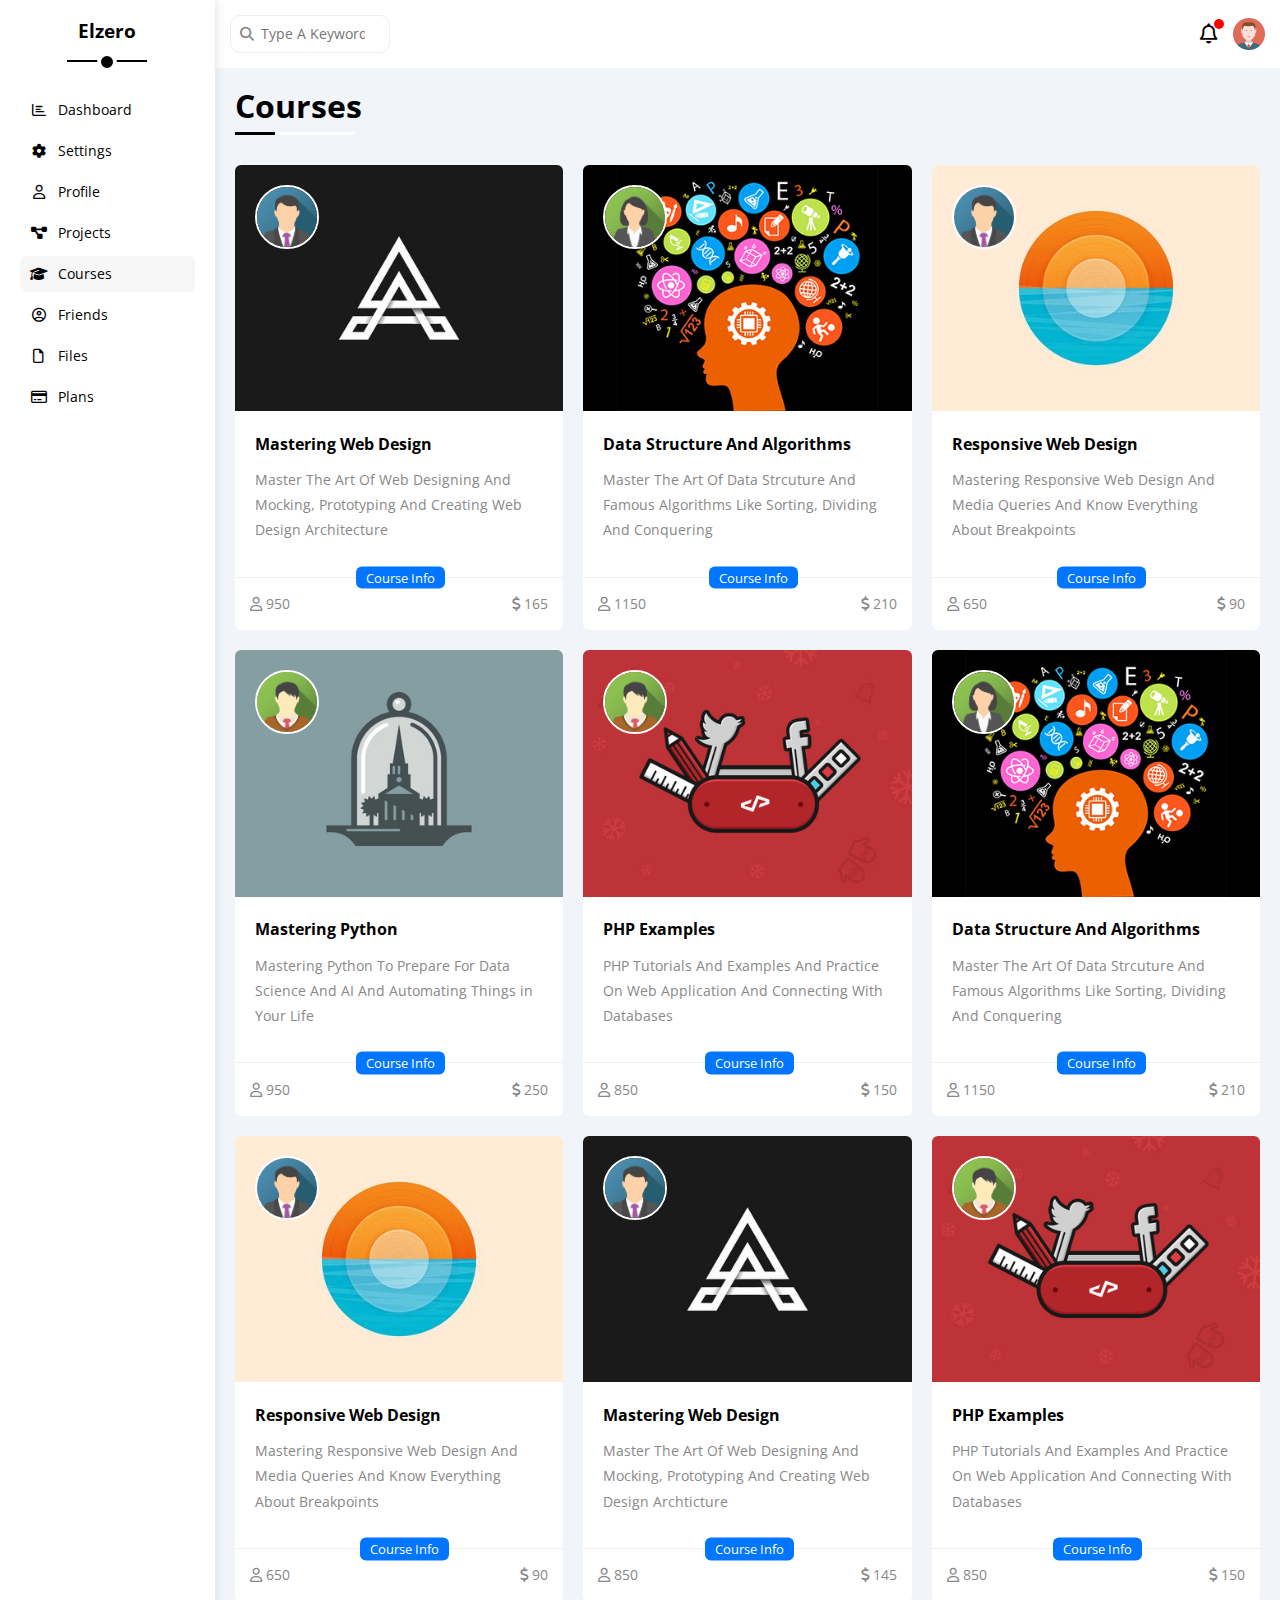
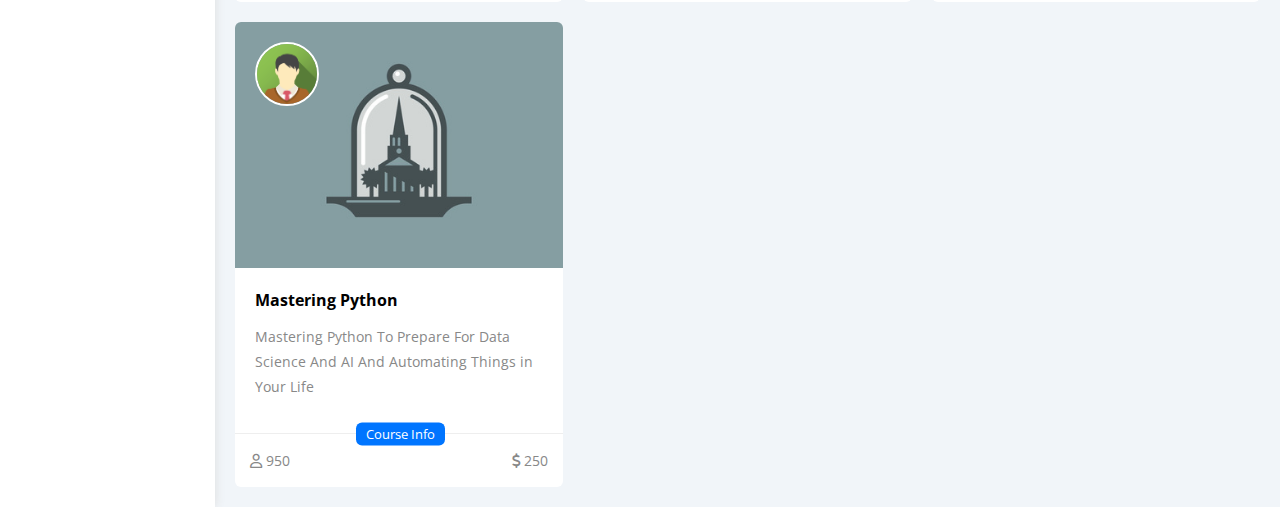
==== courses.html @ f8d2c5f2 "adding the project files" ====
<!DOCTYPE html>
<html lang="en">

<head>
  <meta charset="UTF-8">
  <meta http-equiv="X-UA-Compatible" content="IE=edge">
  <meta name="viewport" content="width=device-width, initial-scale=1.0">
  <!-- icons file -->
  <link rel="stylesheet" href="Css/all.min.css">
  <!-- normlaize file -->
  <link rel="stylesheet" href="Css/normlize.css">
  <!-- Framework -->
  <link rel="stylesheet" href="Css/framework.css">
  <!-- mine css files -->
  <link rel="stylesheet" href="Css/master.css">
  <!-- Google fonts -->
  <link rel="preconnect" href="https://fonts.googleapis.com">
  <link rel="preconnect" href="https://fonts.gstatic.com" crossorigin>
  <link
    href="https://fonts.googleapis.com/css2?family=Open+Sans:ital,wght@0,300;0,400;0,500;0,600;0,700;0,800;1,300;1,400;1,500;1,600;1,700;1,800&display=swap"
    rel="stylesheet">
  <title>courses</title>
</head>

<body>
  <!-- Start page -->
  <div class="page d-flex">
    <!-- Start sidebar -->
    <div class="sidebar bg-white p-20 p-relative">
      <h3 class="p-relative txt-c mt-0">Elzero</h3>
      <ul class="">
        <li>
          <a class="d-flex align-center fs-14 c-black rad-6 p-10" href="/dashboard.html">
            <i class="fa-regular fa-chart-bar fa-fw"></i>
            <span class="hide-mobile">dashboard</span>
          </a>
        </li>
        <li>
          <a class="d-flex align-center fs-14 c-black rad-6 p-10" href="/settings.html">
            <i class="fa-solid fa-gear fa-fw"></i>
            <span class="hide-mobile">settings</span>
          </a>
        </li>
        <li>
          <a class="d-flex align-center fs-14 c-black rad-6 p-10" href="/profile.html">
            <i class="fa-regular fa-user fa-fw"></i>
            <span class="hide-mobile">profile</span>
          </a>
        </li>
        <li>
          <a class="d-flex align-center fs-14 c-black rad-6 p-10" href="/projects.html">
            <i class="fa-solid fa-diagram-project fa-fw"></i></i>
            <span class="hide-mobile">projects</span>
          </a>
        </li>
        <li>
          <a class="active d-flex align-center fs-14 c-black rad-6 p-10" href="/courses.html">
            <i class="fa-solid fa-graduation-cap fa-fw"></i>
            <span class="hide-mobile">courses</span>
          </a>
        </li>
        <li>
          <a class="d-flex align-center fs-14 c-black rad-6 p-10" href="/friends.html">
            <i class="fa-regular fa-circle-user fa-fw"></i>
            <span class="hide-mobile">friends</span>
          </a>
        </li>
        <li>
          <a class="d-flex align-center fs-14 c-black rad-6 p-10" href="/files.html">
            <i class="fa-regular fa-file fa-fw"></i>
            <span class="hide-mobile">files</span>
          </a>
        </li>
        <li>
          <a class="d-flex align-center fs-14 c-black rad-6 p-10" href="/plans.html">
            <i class="fa-regular fa-credit-card fa-fw"></i>
            <span class="hide-mobile">plans</span>
          </a>
        </li>
      </ul>
    </div>
    <!-- End sidebar -->
    <!-- Startr mine continer -->
    <div class="mine-continer w-full">
      <!-- Start head -->
      <div class="head between-flex p-15 bg-white ">
        <div class="search p-relative" action="">
          <input class="p-10 border-1 rad-10 p-relative fs-14" type="search" placeholder="Type A Keyword">
        </div>
        <div class="icons d-flex align-center">
          <div class="bell p-relative">
            <i class="fa-regular fa-bell p-relative fa-lg"></i>
          </div>
          <img src="/images/dashborder/head/avatar.png" alt="">
        </div>
      </div>
      <!-- End head  -->
      <!-- Start title -->
      <h1 class="p-relative">Courses</h1>
      <!-- End title -->
      <!-- Start Courses -->
      <div class="courses-content mr-20 ml-20 mb-20 d-flex gap-20 f-wrap">
        <div class="course bg-white rad-6 p-relative over-hidden">
          <div class="images">
            <img src="/images/projects/team-01.png" alt="" class="avatar p-absolute">
            <img src="/images/courses/course-01.jpg" alt="">
          </div>
          <div class="text p-20">
            <h4 class="m-0">Mastering Web Design</h4>
            <p class="c-grey fs-14">Master The Art Of Web Designing And Mocking, Prototyping And Creating Web Design
              Architecture</p>
          </div>
          <div class="data between-flex c-grey p-15">
            <div class="watch fs-14">
              <i class="fa-regular fa-user"></i>
              <span>950</span>
            </div>
            <div class="course-info btn-shape bg-blue fs-13 w-fit c-white">Course Info</div>
            <div class="cost fs-14">
              <i class="fa-solid fa-dollar-sign"></i>
              <span>165</span>
            </div>
          </div>
        </div>
        <div class="course bg-white rad-6 p-relative over-hidden">
          <div class="images">
            <img src="/images/projects/team-02.png" alt="" class="avatar p-absolute">
            <img src="/images/courses/course-02.jpg" alt="">
          </div>
          <div class="text p-20">
            <h4 class="m-0">Data Structure And Algorithms</h4>
            <p class="c-grey fs-14">Master The Art Of Data Strcuture And Famous Algorithms Like Sorting, Dividing And
              Conquering</p>
          </div>
          <div class="data between-flex c-grey p-15">
            <div class="watch fs-14">
              <i class="fa-regular fa-user"></i>
              <span>1150</span>
            </div>
            <div class="course-info btn-shape bg-blue fs-13 w-fit c-white">Course Info</div>
            <div class="cost fs-14">
              <i class="fa-solid fa-dollar-sign"></i>
              <span>210</span>
            </div>
          </div>
        </div>
        <div class="course bg-white rad-6 p-relative over-hidden">
          <div class="images">
            <img src="/images/projects/team-01.png" alt="" class="avatar p-absolute">
            <img src="/images/courses/course-03.jpg" alt="">
          </div>
          <div class="text p-20">
            <h4 class="m-0">Responsive Web Design</h4>
            <p class="c-grey fs-14">Mastering Responsive Web Design And Media Queries And Know Everything About
              Breakpoints</p>
          </div>
          <div class="data between-flex c-grey p-15">
            <div class="watch fs-14">
              <i class="fa-regular fa-user"></i>
              <span>650</span>
            </div>
            <div class="course-info btn-shape bg-blue fs-13 w-fit c-white">Course Info</div>
            <div class="cost fs-14">
              <i class="fa-solid fa-dollar-sign"></i>
              <span>90</span>
            </div>
          </div>
        </div>
        <div class="course bg-white rad-6 p-relative over-hidden">
          <div class="images">
            <img src="/images/projects/team-03.png" alt="" class="avatar p-absolute">
            <img src="/images/courses/course-04.jpg" alt="">
          </div>
          <div class="text p-20">
            <h4 class="m-0">Mastering Python</h4>
            <p class="c-grey fs-14">Mastering Python To Prepare For Data Science And AI And Automating Things in Your
              Life</p>
          </div>
          <div class="data between-flex c-grey p-15">
            <div class="watch fs-14">
              <i class="fa-regular fa-user"></i>
              <span>950</span>
            </div>
            <div class="course-info btn-shape bg-blue fs-13 w-fit c-white">Course Info</div>
            <div class="cost fs-14">
              <i class="fa-solid fa-dollar-sign"></i>
              <span>250</span>
            </div>
          </div>
        </div>
        <div class="course bg-white rad-6 p-relative over-hidden">
          <div class="images">
            <img src="/images/projects/team-03.png" alt="" class="avatar p-absolute">
            <img src="/images/courses/course-05.jpg" alt="">
          </div>
          <div class="text p-20">
            <h4 class="m-0">PHP Examples</h4>
            <p class="c-grey fs-14">PHP Tutorials And Examples And Practice On Web Application And Connecting With
              Databases</p>
          </div>
          <div class="data between-flex c-grey p-15">
            <div class="watch fs-14">
              <i class="fa-regular fa-user"></i>
              <span>850</span>
            </div>
            <div class="course-info btn-shape bg-blue fs-13 w-fit c-white">Course Info</div>
            <div class="cost fs-14">
              <i class="fa-solid fa-dollar-sign"></i>
              <span>150</span>
            </div>
          </div>
        </div>
        <div class="course bg-white rad-6 p-relative over-hidden">
          <div class="images">
            <img src="/images/projects/team-02.png" alt="" class="avatar p-absolute">
            <img src="/images/courses/course-02.jpg" alt="">
          </div>
          <div class="text p-20">
            <h4 class="m-0">Data Structure And Algorithms</h4>
            <p class="c-grey fs-14">Master The Art Of Data Strcuture And Famous Algorithms Like Sorting, Dividing And
              Conquering</p>
          </div>
          <div class="data between-flex c-grey p-15">
            <div class="watch fs-14">
              <i class="fa-regular fa-user"></i>
              <span>1150</span>
            </div>
            <div class="course-info btn-shape bg-blue fs-13 w-fit c-white">Course Info</div>
            <div class="cost fs-14">
              <i class="fa-solid fa-dollar-sign"></i>
              <span>210</span>
            </div>
          </div>
        </div>
        <div class="course bg-white rad-6 p-relative over-hidden">
          <div class="images">
            <img src="/images/projects/team-01.png" alt="" class="avatar p-absolute">
            <img src="/images/courses/course-03.jpg" alt="">
          </div>
          <div class="text p-20">
            <h4 class="m-0">Responsive Web Design</h4>
            <p class="c-grey fs-14">Mastering Responsive Web Design And Media Queries And Know Everything About
              Breakpoints</p>
          </div>
          <div class="data between-flex c-grey p-15">
            <div class="watch fs-14">
              <i class="fa-regular fa-user"></i>
              <span>650</span>
            </div>
            <div class="course-info btn-shape bg-blue fs-13 w-fit c-white">Course Info</div>
            <div class="cost fs-14">
              <i class="fa-solid fa-dollar-sign"></i>
              <span>90</span>
            </div>
          </div>
        </div>
        <div class="course bg-white rad-6 p-relative over-hidden">
          <div class="images">
            <img src="/images/projects/team-01.png" alt="" class="avatar p-absolute">
            <img src="/images/courses/course-01.jpg" alt="">
          </div>
          <div class="text p-20">
            <h4 class="m-0">Mastering Web Design</h4>
            <p class="c-grey fs-14">Master The Art Of Web Designing And Mocking, Prototyping And Creating Web Design
              Archticture</p>
          </div>
          <div class="data between-flex c-grey p-15">
            <div class="watch fs-14">
              <i class="fa-regular fa-user"></i>
              <span>850</span>
            </div>
            <div class="course-info btn-shape bg-blue fs-13 w-fit c-white">Course Info</div>
            <div class="cost fs-14">
              <i class="fa-solid fa-dollar-sign"></i>
              <span>145</span>
            </div>
          </div>
        </div>
        <div class="course bg-white rad-6 p-relative over-hidden">
          <div class="images">
            <img src="/images/projects/team-03.png" alt="" class="avatar p-absolute">
            <img src="/images/courses/course-05.jpg" alt="">
          </div>
          <div class="text p-20">
            <h4 class="m-0">PHP Examples</h4>
            <p class="c-grey fs-14">PHP Tutorials And Examples And Practice On Web Application And Connecting With
              Databases</p>
          </div>
          <div class="data between-flex c-grey p-15">
            <div class="watch fs-14">
              <i class="fa-regular fa-user"></i>
              <span>850</span>
            </div>
            <div class="course-info btn-shape bg-blue fs-13 w-fit c-white">Course Info</div>
            <div class="cost fs-14">
              <i class="fa-solid fa-dollar-sign"></i>
              <span>150</span>
            </div>
          </div>
        </div>
        <div class="course bg-white rad-6 p-relative over-hidden">
          <div class="images">
            <img src="/images/projects/team-03.png" alt="" class="avatar p-absolute">
            <img src="/images/courses/course-04.jpg" alt="">
          </div>
          <div class="text p-20">
            <h4 class="m-0">Mastering Python</h4>
            <p class="c-grey fs-14">Mastering Python To Prepare For Data Science And AI And Automating Things in Your
              Life</p>
          </div>
          <div class="data between-flex c-grey p-15">
            <div class="watch fs-14">
              <i class="fa-regular fa-user"></i>
              <span>950</span>
            </div>
            <div class="course-info btn-shape bg-blue fs-13 w-fit c-white">Course Info</div>
            <div class="cost fs-14">
              <i class="fa-solid fa-dollar-sign"></i>
              <span>250</span>
            </div>
          </div>
        </div>
      </div>
      <!-- End Courses -->
    </div>
    <!-- End mine continer -->
  </div>
  <!-- End page -->
</body>

</html>
---- Css/normlize.css ----
/*! normalize.css v8.0.1 | MIT License | github.com/necolas/normalize.css */

/* Document
   ========================================================================== */

/**
 * 1. Correct the line height in all browsers.
 * 2. Prevent adjustments of font size after orientation changes in iOS.
 */

html {
  line-height: 1.15;
  /* 1 */
  -webkit-text-size-adjust: 100%;
  /* 2 */
}

/* Sections
   ========================================================================== */

/**
 * Remove the margin in all browsers.
 */

body {
  margin: 0;
}

/**
 * Render the `main` element consistently in IE.
 */

main {
  display: block;
}

/**
 * Correct the font size and margin on `h1` elements within `section` and
 * `article` contexts in Chrome, Firefox, and Safari.
 */

h1 {
  font-size: 2em;
  margin: 0.67em 0;
}

/* Grouping content
   ========================================================================== */

/**
 * 1. Add the correct box sizing in Firefox.
 * 2. Show the overflow in Edge and IE.
 */

hr {
  box-sizing: content-box;
  /* 1 */
  height: 0;
  /* 1 */
  overflow: visible;
  /* 2 */
}

/**
 * 1. Correct the inheritance and scaling of font size in all browsers.
 * 2. Correct the odd `em` font sizing in all browsers.
 */

pre {
  font-family: monospace, monospace;
  /* 1 */
  font-size: 1em;
  /* 2 */
}

/* Text-level semantics
   ========================================================================== */

/**
 * Remove the gray background on active links in IE 10.
 */

a {
  background-color: transparent;
}

/**
 * 1. Remove the bottom border in Chrome 57-
 * 2. Add the correct text decoration in Chrome, Edge, IE, Opera, and Safari.
 */

abbr[title] {
  border-bottom: none;
  /* 1 */
  text-decoration: underline;
  /* 2 */
  text-decoration: underline dotted;
  /* 2 */
}

/**
 * Add the correct font weight in Chrome, Edge, and Safari.
 */

b,
strong {
  font-weight: bolder;
}

/**
 * 1. Correct the inheritance and scaling of font size in all browsers.
 * 2. Correct the odd `em` font sizing in all browsers.
 */

code,
kbd,
samp {
  font-family: monospace, monospace;
  /* 1 */
  font-size: 1em;
  /* 2 */
}

/**
 * Add the correct font size in all browsers.
 */

small {
  font-size: 80%;
}

/**
 * Prevent `sub` and `sup` elements from affecting the line height in
 * all browsers.
 */

sub,
sup {
  font-size: 75%;
  line-height: 0;
  position: relative;
  vertical-align: baseline;
}

sub {
  bottom: -0.25em;
}

sup {
  top: -0.5em;
}

/* Embedded content
   ========================================================================== */

/**
 * Remove the border on images inside links in IE 10.
 */

img {
  border-style: none;
}

/* Forms
   ========================================================================== */

/**
 * 1. Change the font styles in all browsers.
 * 2. Remove the margin in Firefox and Safari.
 */

button,
input,
optgroup,
select,
textarea {
  font-family: inherit;
  /* 1 */
  font-size: 100%;
  /* 1 */
  line-height: 1.15;
  /* 1 */
  margin: 0;
  /* 2 */
}

/**
 * Show the overflow in IE.
 * 1. Show the overflow in Edge.
 */

button,
input {
  /* 1 */
  overflow: visible;
}

/**
 * Remove the inheritance of text transform in Edge, Firefox, and IE.
 * 1. Remove the inheritance of text transform in Firefox.
 */

button,
select {
  /* 1 */
  text-transform: none;
}

/**
 * Correct the inability to style clickable types in iOS and Safari.
 */

button,
[type="button"],
[type="reset"],
[type="submit"] {
  -webkit-appearance: button;
}

/**
 * Remove the inner border and padding in Firefox.
 */

button::-moz-focus-inner,
[type="button"]::-moz-focus-inner,
[type="reset"]::-moz-focus-inner,
[type="submit"]::-moz-focus-inner {
  border-style: none;
  padding: 0;
}

/**
 * Restore the focus styles unset by the previous rule.
 */

button:-moz-focusring,
[type="button"]:-moz-focusring,
[type="reset"]:-moz-focusring,
[type="submit"]:-moz-focusring {
  outline: 1px dotted ButtonText;
}

/**
 * Correct the padding in Firefox.
 */

fieldset {
  padding: 0.35em 0.75em 0.625em;
}

/**
 * 1. Correct the text wrapping in Edge and IE.
 * 2. Correct the color inheritance from `fieldset` elements in IE.
 * 3. Remove the padding so developers are not caught out when they zero out
 *    `fieldset` elements in all browsers.
 */

legend {
  box-sizing: border-box;
  /* 1 */
  color: inherit;
  /* 2 */
  display: table;
  /* 1 */
  max-width: 100%;
  /* 1 */
  padding: 0;
  /* 3 */
  white-space: normal;
  /* 1 */
}

/**
 * Add the correct vertical alignment in Chrome, Firefox, and Opera.
 */

progress {
  vertical-align: baseline;
}

/**
 * Remove the default vertical scrollbar in IE 10+.
 */

textarea {
  overflow: auto;
}

/**
 * 1. Add the correct box sizing in IE 10.
 * 2. Remove the padding in IE 10.
 */

[type="checkbox"],
[type="radio"] {
  box-sizing: border-box;
  /* 1 */
  padding: 0;
  /* 2 */
}

/**
 * Correct the cursor style of increment and decrement buttons in Chrome.
 */

[type="number"]::-webkit-inner-spin-button,
[type="number"]::-webkit-outer-spin-button {
  height: auto;
}

/**
 * 1. Correct the odd appearance in Chrome and Safari.
 * 2. Correct the outline style in Safari.
 */

[type="search"] {
  -webkit-appearance: textfield;
  /* 1 */
  outline-offset: -2px;
  /* 2 */
}

/**
 * Remove the inner padding in Chrome and Safari on macOS.
 */

[type="search"]::-webkit-search-decoration {
  -webkit-appearance: none;
}

/**
 * 1. Correct the inability to style clickable types in iOS and Safari.
 * 2. Change font properties to `inherit` in Safari.
 */

::-webkit-file-upload-button {
  -webkit-appearance: button;
  /* 1 */
  font: inherit;
  /* 2 */
}

/* Interactive
   ========================================================================== */

/*
 * Add the correct display in Edge, IE 10+, and Firefox.
 */

details {
  display: block;
}

/*
 * Add the correct display in all browsers.
 */

summary {
  display: list-item;
}

/* Misc
   ========================================================================== */

/**
 * Add the correct display in IE 10+.
 */

template {
  display: none;
}

/**
 * Add the correct display in IE 10.
 */

[hidden] {
  display: none;
}
---- Css/framework.css ----
/* Start varibales */
:root {
  --blue-color: #0075ff;
  --blue-alt-color: #0d69d5;
  --orange-color: #f59e0b;
  --green-color: #22c55e;
  --red-color: #f44336;
  --grey-color: #888;
}

/* End varibales */
/* Start Box */

.d-block {
  display: block;
}

.d-flex {
  display: flex;
}

.d-grid {
  display: grid;
}

@media (max-width:767px) {
  .mobile-block {
    display: block;
  }
}

.align-center {
  align-items: center;
}

.j-center {
  justify-content: center;
}

.s-between {
  justify-content: space-between;
}

.s-around {
  justify-content: space-around;
}

.f-wrap {
  flex-wrap: wrap;
}

/* End Box */
/* Start padding + margin + gap */
.p-5 {
  padding: 5px;
}

.p-10 {
  padding: 10px;
}

.p-15 {
  padding: 15px;
}

.p-20 {
  padding: 20px;
}

.pt-10 {
  padding-top: 10px;
}

.pt-15 {
  padding-top: 15px;
}

.pt-20 {
  padding-top: 20px;
}

.pr-10 {
  padding-right: 10px;
}

.pr-15 {
  padding-right: 15px;
}

.pr-20 {
  padding-right: 20px;
}

.pb-10 {
  padding-bottom: 10px;
}

.pb-15 {
  padding-bottom: 15px;
}

.pb-20 {
  padding-bottom: 20px;
}

.pl-10 {
  padding-left: 10px;
}

.pl-20 {
  padding-left: 20px;
}

.m-0 {
  margin: 0;
}

.m-20 {
  margin: 20px;
}

.mt-0 {
  margin-top: 0;
}

.mt-5 {
  margin-top: 5px;
}

.mt-10 {
  margin-top: 10px;
}

.mt-15 {
  margin-top: 15px;
}

.mt-20 {
  margin-top: 20px;
}

.mt-25 {
  margin-top: 25px;
}

.mr-5 {
  margin-right: 5px;
}

.mr-10 {
  margin-right: 10px;
}

.mr-15 {
  margin-right: 15px;
}

.mr-20 {
  margin-right: 20px;
}

.mb-0 {
  margin-bottom: 0px;
}

.mb-5 {
  margin-bottom: 5px;
}

.mb-10 {
  margin-bottom: 10px;
}

.mb-15 {
  margin-bottom: 15px;
}

.mb-20 {
  margin-bottom: 20px;
}

.ml-20 {
  margin-left: 20px;
}

.gap-20 {
  gap: 20px;
}

/* End padding + margin */
/* Start color */

.bg-white {
  background-color: white;
}

.bg-grey {
  background-color: var(--grey-color);
}

.bg-eee {
  background-color: #eee;
}

.bg-blue {
  background-color: var(--blue-color);
}

.bg-orange {
  background-color: var(--orange-color);
}

.bg-green {
  background-color: var(--green-color);
}

.bg-red {
  background-color: var(--red-color);
}

.c-black {
  color: black;
}

.c-white {
  color: white;
}

.c-blue {
  color: var(--blue-color);
}

.c-grey {
  color: var(--grey-color);
}

.c-orange {
  color: var(--orange-color);
}

.c-green {
  color: var(--green-color);
}

.c-red {
  color: red;
}

/* End color */
/* Start Position */

.p-relative {
  position: relative;
}

.p-absolute {
  position: absolute;
}

/* End Position */
/* Start font */

.txt-c {
  text-align: center;
}

.fs-14 {
  font-size: 14px;
}

.fs-13 {
  font-size: 13px;
}

.fs-15 {
  font-size: 15px;
}

.fs-16 {
  font-size: 16px;
}

.fs-25 {
  font-size: 25px;
}

.weight-n {
  font-weight: normal;
}

.fw-bold {
  font-weight: bold;
}

/* End font */
/* Start border */

.rad-6 {
  border-radius: 6px;
  -webkit-border-radius: 6px;
  -moz-border-radius: 6px;
  -ms-border-radius: 6px;
  -o-border-radius: 6px;
}

.rad-10 {
  border-radius: 10px;
  -webkit-border-radius: 10px;
  -moz-border-radius: 10px;
  -ms-border-radius: 10px;
  -o-border-radius: 10px;
}

.rad-50 {
  border-radius: 50%;
  -webkit-border-radius: 50%;
  -moz-border-radius: 50%;
  -ms-border-radius: 50%;
  -o-border-radius: 50%;
}

.border-1 {
  border: solid 1px #eee;
}

.border-1-b {
  border-bottom: solid 1px #eee;
}

.border-1-t {
  border-top: solid 1px #eee;
}

.border-0 {
  border: none;
}

/* End border */
/* Start Size */

.w-full {
  width: 100%;
}

.w-fit {
  width: fit-content;
}

.h-full {
  height: 100%;
}

.w-100 {
  width: 100px;
}

.h-100 {
  height: 100px;
}

.over-hidden {
  overflow: hidden;
}

/* End Size */
/* Start Components */

.between-flex {
  display: flex;
  align-items: center;
  justify-content: space-between;
}

.center-flex {
  display: flex;
  align-items: center;
  justify-content: center;
}

.btn-shape {
  padding: 4px 10px;
  border-radius: 6px;
  -webkit-border-radius: 6px;
  -moz-border-radius: 6px;
  -ms-border-radius: 6px;
  -o-border-radius: 6px;
}

/* Start Components */
/* Start mobile classes */
@media (max-width:767px) {
  .hide-mobile {
    display: none;
  }
}

@media (max-width:767px) {
  .center-mobile {
    text-align: center;
  }
}

@media (max-width:767px) {
  .block-mobile {
    display: block;
  }
}

/* End mobile classes */
---- Css/master.css ----
/* Start varibales */
:root {
  --blue-color: #0075ff;
  --blue-alt-color: #0d69d5;
  --orange-color: #f59e0b;
  --green-color: #22c55e;
  --red-color: #f44336;
  --grey-color: #888;
  --mine-transitioin: 0.3s;
  --fa-style-family-classic: "Font Awesome 5 Free";
}

/* End varibales */
/* Start Glouble rules */
* {
  -webkit-box-sizing: border-box;
  -moz-box-sizing: border-box;
  box-sizing: border-box;
}

html {
  scroll-behavior: smooth;
}

body {
  font-family: "Open Sans", sans-serif;
  margin: 0;
}

*:focus {
  outline: none;
}

a {
  text-decoration: none;
}

ul {
  list-style: none;
  padding: 0;
}

::-webkit-scrollbar {
  width: 15px;
}

::-webkit-scrollbar-track {
  background-color: white;
}

::-webkit-scrollbar-thumb {
  width: 15px;
  background-color: var(--blue-color);
}

::-webkit-scrollbar-thumb:hover {
  background-color: var(--blue-alt-color);
}

.page {
  background-color: #f1f5f9;
  min-height: 100vh;
}

.mine-continer {
  overflow: hidden;
}

/* End Glouble rules */
/* Start Sidebar */

.sidebar {
  width: 250px;
  box-shadow: 0 0 10px #DDD;
}

.sidebar>h3 {
  position: relative;
  margin-bottom: 50px;
}

.sidebar>h3::before,
.sidebar>h3::after {
  position: absolute;
  content: "";
  background-color: black;
  left: 50%;
  transform: translateX(-50%);
  -webkit-transform: translateX(-50%);
  -moz-transform: translateX(-50%);
  -ms-transform: translateX(-50%);
  -o-transform: translateX(-50%);
  bottom: -20px;
}

.sidebar>h3::before {
  width: 80px;
  height: 2px;
}

.sidebar>h3::after {
  width: 12px;
  height: 12px;
  border: white solid 4px;
  transform: translate(-50%, 50%);
  -webkit-transform: translate(-50%, 50%);
  -moz-transform: translate(-50%, 50%);
  -ms-transform: translate(-50%, 50%);
  -o-transform: translate(-50%, 50%);
  border-radius: 50%;
  -webkit-border-radius: 50%;
  -moz-border-radius: 50%;
  -ms-border-radius: 50%;
  -o-border-radius: 50%;

}

.sidebar ul li a {
  transition: 0.3s;
  -webkit-transition: 0.3s;
  -moz-transition: 0.3s;
  -ms-transition: 0.3s;
  -o-transition: 0.3s;
  margin-bottom: 5px;
  text-transform: capitalize;
}

.sidebar ul li a:hover,
.sidebar ul li a.active {
  background-color: #f6f6f6;
}

.sidebar ul li a span {
  font-size: 14px;
  margin-left: 10px;
}

@media (max-width:767px) {
  .sidebar {
    width: 58px;
    padding: 10px;
  }

  .sidebar>h3 {
    font-size: 13px;
    margin-bottom: 15px;
  }

  .sidebar>h3::before,
  .sidebar>h3::after {
    display: none;
  }
}

/* End Sidebar */
/* Start content */
.page .mine-continer>.content {
  grid-template-columns: repeat(auto-fill, minmax(450px, 1fr));
  margin-left: 20px;
  margin-right: 20px;
  margin-bottom: 20px;
}

@media (max-width:767px) {
  .page .mine-continer>.content {
    grid-template-columns: minmax(200px, 1fr);
    margin-left: 10px;
    margin-right: 10px;
    gap: 10px;
  }
}

/* End content */
/* Start Head */
.head .search input[type="search"] {
  padding-left: 30px;
  width: 160px;
  transition: width 0.3s;
  -webkit-transition: width 0.3s;
  -moz-transition: width 0.3s;
  -ms-transition: width 0.3s;
  -o-transition: width 0.3s;
}

.head .search input[type="search"]:focus {
  width: 200px;
}

.head .search input[type="search"]:focus::placeholder {
  color: transparent;
}

.head .search::before {
  content: "\f002";
  font-family: "Font Awesome 6 Free";
  font-weight: 900;
  position: absolute;
  left: 10px;
  top: 50%;
  transform: translatey(-50%);
  z-index: 1;
  -webkit-transform: translatey(-50%);
  -moz-transform: translatey(-50%);
  -ms-transform: translatey(-50%);
  -o-transform: translatey(-50%);
  color: var(--grey-color);
  font-size: 14px;
}

.mine-continer>.head img {
  width: 32px;
  height: 32px;
  margin-left: 15px;
}


.head .icons .bell::before {
  content: "";
  width: 10px;
  height: 10px;
  background-color: red;
  border-radius: 50%;
  -webkit-border-radius: 50%;
  -moz-border-radius: 50%;
  -ms-border-radius: 50%;
  -o-border-radius: 50%;
  position: absolute;
  top: -6px;
  right: -6px;
}

/* End Head */
/* Start title */

.mine-continer>h1 {
  margin: 20px 20px 40px 20px;
}

.mine-continer>h1::before {
  content: "";
  position: absolute;
  width: 120px;
  height: 3px;
  left: 0;
  bottom: -10px;
  background-image: linear-gradient(to right, black 10%, black 33%, white 33%, white 100%);
}

/* End title */
/* Start Welcome */

@media (max-width:767px) {
  .mine-continer .top {
    padding-bottom: 30px;
  }
}

.mine-continer .top img {
  width: 200px;
}

.mine-continer .welcom>.image img {
  width: 64px;
  height: 64px;
  border-radius: 50%;
  -webkit-border-radius: 50%;
  -moz-border-radius: 50%;
  -ms-border-radius: 50%;
  -o-border-radius: 50%;
  border: 5px white solid;
  box-shadow: 0 0 5px #DDD;
  margin-left: 20px;
  margin-top: -32px;
}

@media (max-width: 767px) {
  .mine-continer .welcom>.image img {
    margin-left: 0;
  }
}

.mine-continer .welcom .bottom {
  border-top: solid 1px #DDD;
  border-bottom: solid 1px #DDD;
}

.mine-continer .welcom .bottom .box {
  flex: 1;
}

@media (max-width:767px) {
  .mine-continer .welcom .bottom .box:not(:last-child) {
    margin-bottom: 20px;
  }
}

.welcom .visit {
  margin: 0 15px 15px auto;
  transition: var(--mine-transitioin);
  -webkit-transition: var(--mine-transitioin);
  -moz-transition: var(--mine-transitioin);
  -ms-transition: var(--mine-transitioin);
  -o-transition: var(--mine-transitioin);
}

.welcom .visit:hover {
  background-color: var(--blue-alt-color);
}

/* End Welcome */
/* Start Quick Draft */

.quick-draft textarea {
  resize: none;
  min-height: 180px;
}

.quick-draft input[type="submit"] {
  margin-left: auto;
  cursor: pointer;
  transition: var(--mine-transitioin);
  -webkit-transition: var(--mine-transitioin);
  -moz-transition: var(--mine-transitioin);
  -ms-transition: var(--mine-transitioin);
  -o-transition: var(--mine-transitioin);
}

.quick-draft input[type="submit"]:hover {
  background-color: var(--blue-alt-color);
}

/* End Quick Draft */
/* Start yearly Targets */

.yearly-targets .box .data {
  flex: 1;
}

.yearly-targets .box .icon {
  width: 80px;
  height: 80px;
  margin-right: 10px;
}

@media (max-width:767px) {
  .yearly-targets .box .icon {
    width: 50px;
    height: 50px;
  }
}

.yearly-targets .money .icon,
.yearly-targets .money .data .bar {
  background-color: rgb(0 117 255 / 20%);
}

.yearly-targets .projects .icon,
.yearly-targets .projects .data .bar {
  background-color: rgb(245 158 11 / 20%);
}

.yearly-targets .team .icon,
.yearly-targets .team .data .bar {
  background-color: rgb(34 197 94 / 20%);
}

.yearly-targets .box .data .bar {
  height: 4px;
}

.yearly-targets .box .data .bar .progres {
  height: 100%;
}

.yearly-targets .box .data .bar .persent {
  transform: translate(-50%, -150%);
  -webkit-transform: translate(-50%, -150%);
  -moz-transform: translate(-50%, -150%);
  -ms-transform: translate(-50%, -150%);
  -o-transform: translate(-50%, -150%);
}

.yearly-targets .box .data .bar .persent::before {
  content: "";
  border-color: transparent;
  border-style: solid;
  border-width: 5px;
  position: absolute;
  bottom: -9px;
  left: calc(50% - 5px);
  width: 0px;
  height: 0px;
}

.yearly-targets .money .data .bar .persent::before {
  border-top-color: var(--blue-color);
}

.yearly-targets .projects .data .bar .persent::before {
  border-top-color: var(--orange-color);
}

.yearly-targets .team .data .bar .persent::before {
  border-top-color: var(--green-color);
}

.yearly-targets .box .data .bar .persent {
  font-size: 13px;
}

.yearly-targets .money .data .bar .persent {
  left: 80%;
}

.yearly-targets .projects .data .bar .persent {
  left: 55%;
}

.yearly-targets .team .data .bar .persent {
  left: 75%;
}


/* End yearly Targets */
/* Start Tickets */

.tickets .tickets-container .ticket {
  flex-basis: calc(50% - 10px);
}

@media (max-width:767px) {
  .tickets .tickets-container .ticket {
    flex-basis: 100%;
  }
}

/* End Tickets */
/* Start Latest */

.latest .box:not(:last-child) {
  padding-bottom: 20px;
  margin-bottom: 20px;
  border-bottom: 1px solid #eee;
}


.latest .box img {
  margin-right: 20px;
  width: 100px;
}

@media (max-width:767px) {
  .latest .box img {
    margin: 0 0 10px;
  }
}

.latest .box .text {
  flex: 1;
}

.latest .box .label {
  margin: 10px auto;
}

/* End Latest */
/* Start Latest Tasks*/

.latest-tasks .task:not(:last-child) {
  padding-bottom: 20px;
  margin-bottom: 20px;
  border-bottom: 1px solid #eee;
}

.latest-tasks .deleted .text {
  text-decoration: line-through;
}

.latest-tasks .deleted {
  opacity: 0.3;
}

.latest-tasks .task i {
  cursor: pointer;
  transition: var(--mine-transitioin);
  -webkit-transition: var(--mine-transitioin);
  -moz-transition: var(--mine-transitioin);
  -ms-transition: var(--mine-transitioin);
  -o-transition: var(--mine-transitioin);
}

.latest-tasks .task i:hover {
  color: var(--red-color);
}

/* End Latest Tasks*/
/* Start Latest Uploads */

.latest-uploads ul li:not(:last-of-type) {
  border-bottom: 1px solid #eee;
}

.latest-uploads .up-row .info {
  flex-grow: 1;
}

.latest-uploads .up-row img {
  width: 40px;
  height: 40px;
}

/* End Latest Uploads */
/* Start Last Project Progress */

.last-project ul::before {
  content: "";
  background-color: var(--blue-color);
  height: 98%;
  width: 2px;
  top: 0;
  left: 11px;
  position: absolute;
}

.last-project ul li::before {
  content: "";
  width: 20px;
  height: 20px;
  background-color: white;
  border: 2px solid white;
  outline: 2px var(--blue-color) solid;
  border-radius: 50%;
  -webkit-border-radius: 50%;
  -moz-border-radius: 50%;
  -ms-border-radius: 50%;
  -o-border-radius: 50%;
  display: block;
  z-index: 1;
  margin-right: 15px;
}

.last-project ul li.don::before {
  background-color: var(--blue-color);
}

.last-project ul li.in::before {
  animation: flashing 0.8s infinite alternate;
  -webkit-animation: flashing 0.8s infinite alternate;
}

@keyframes flashing {
  from {
    background-color: var(--blue-color);
  }

  to {
    background-color: white;
  }
}

.last-project img {
  right: 0px;
  bottom: 0px;
  width: 160px;
  opacity: 0.1;
  ;
}

/* End Last Project Progress */
/* Start Reminders */

.reminders .remind-row .dot {
  width: 15px;
  height: 15px;
}

.reminders .remind-row .text {
  border-left: solid 2px;
}

.reminders .remind-row:first-of-type .text {
  border-color: var(--blue-color);
}

.reminders .remind-row:nth-of-type(2) .text {
  border-color: var(--green-color);
}

.reminders .remind-row:nth-of-type(3) .text {
  border-color: var(--orange-color);
}

.reminders .remind-row:last-of-type .text {
  border-color: var(--red-color);
}

/* End Reminders */
/* Start Latest Post */

.latest-post .head img {
  width: 48px;
  height: 48px;
}

.latest-post .post {
  border-top: 1px #eee solid;
  border-bottom: 1px #eee solid;
  line-height: 1.8;
  min-height: 140px;
}

/* End Latest Post */
/* Start Social Media Stats */

.social-media .social-row {
  padding-left: 70px;
}

.social-media .social-row i {
  width: 52px;
  transition: var(--mine-transitioin);
  -webkit-transition: var(--mine-transitioin);
  -moz-transition: var(--mine-transitioin);
  -ms-transition: var(--mine-transitioin);
  -o-transition: var(--mine-transitioin);
  top: 0;
  left: 0;
}

.social-media .social-row i:hover {
  transform: rotate(5deg);
  -webkit-transform: rotate(5deg);
  -moz-transform: rotate(5deg);
  -ms-transform: rotate(5deg);
  -o-transform: rotate(5deg);
}

.social-media .social-row span {
  flex: 1;
}

.social-media .twitter i,
.social-media .twitter a {
  background-color: #1da1f2;
}

.social-media .twitter {
  background-color: rgb(29 161 242 / 20%);
  color: #1da1f2;
}

.social-media .youtupe i,
.social-media .youtupe a {
  background-color: #ff0000;
}

.social-media .youtupe {
  background-color: rgb(255 0 0 / 20%);
  color: #ff0000;
}

.social-media .facebook i,
.social-media .facebook a {
  background-color: #1877f2;
}

.social-media .facebook {
  background-color: rgb(24 119 242 / 20%);
  color: #1da1f2;
}

.social-media .linked-in i,
.social-media .linked-in a {
  background-color: #0077b5;
}

.social-media .linked-in {
  background-color: rgb(0 119 181 / 20%);
  color: #0077b5;
}

/* End Social Media Stats */
/* Start profecs */

.projecs {
  overflow-x: auto;
}

.projecs table {
  min-width: 1000px;
  width: 100%;
  border-spacing: 0px;
}

.projecs table thead tr td {
  background-color: #eee;
  padding: 15px;
  font-weight: bold;
}

.projecs table tbody tr td:last-child {
  border-right: 1px #eee solid;
}

.projecs table tbody tr td {
  padding: 15px;
  background-color: white;
  border-left: 1px solid #eee;
  border-bottom: 1px solid #eee;
  transition: var(--mine-transitioin);
  -webkit-transition: var(--mine-transitioin);
  -moz-transition: var(--mine-transitioin);
  -ms-transition: var(--mine-transitioin);
  -o-transition: var(--mine-transitioin);
}

.projecs table tbody tr:hover td {
  background-color: #faf7f7;
}

.projecs table tr td.image img {
  width: 32px;
  background-color: white;
  padding: 2px;
  margin-right: -15px;
  border-radius: 50%;
  -webkit-border-radius: 50%;
  -moz-border-radius: 50%;
  -ms-border-radius: 50%;
  -o-border-radius: 50%;
}

/* End profecs */
/* Start Settings */

.toggle-checkbox {
  -webkit-appearance: none;
  appearance: none;
  display: none;
}

.toggle-switch {
  width: 78px;
  height: 32px;
  border-radius: 16px;
  background-color: #ccc;
  position: relative;
  -webkit-border-radius: 16px;
  -moz-border-radius: 16px;
  -ms-border-radius: 16px;
  -o-border-radius: 16px;
  transition: var(--mine-transitioin);
  -webkit-transition: var(--mine-transitioin);
  -moz-transition: var(--mine-transitioin);
  -ms-transition: var(--mine-transitioin);
  -o-transition: var(--mine-transitioin);
  cursor: pointer;
}

.toggle-switch::before {
  content: "\f00d";
  font-weight: 900;
  font-family: "Font Awesome 6 Free";
  font-size: 20px;
  border-radius: 50%;
  -webkit-border-radius: 50%;
  -moz-border-radius: 50%;
  -ms-border-radius: 50%;
  -o-border-radius: 50%;
  background-color: white;
  width: 24px;
  height: 24px;
  position: absolute;
  top: 4px;
  left: 4px;
  display: flex;
  align-items: center;
  justify-content: center;
  color: #aaa;
  transition: var(--mine-transitioin);
  -webkit-transition: var(--mine-transitioin);
  -moz-transition: var(--mine-transitioin);
  -ms-transition: var(--mine-transitioin);
  -o-transition: var(--mine-transitioin);
}

.toggle-checkbox:checked+.toggle-switch {
  background-color: var(--blue-color);
}

.toggle-checkbox:checked+.toggle-switch::before {
  content: "\f00c";
  color: var(--blue-color);
  left: 50px;
}

/* Start Site Control */

.site-control textarea {
  resize: none;
  height: 200px;
}

/* End Site Control */
/* Start General Info */

.general-info input[type="email"] {
  flex: 1;
  background-color: #f1f5f9;
}

/* End General Info */
/* Start Srcurity Info */

.security-info .box:not(:last-child) {
  border-bottom: 1px solid #eee;
}

/* End Srcurity Info */
/* Start Social Info */

.social-info .social-row {
  background-color: #f6f6f6;
  border: 1px solid #ddd;
  height: 40px;
  flex-direction: row-reverse;
}

.social-info .social-row i {
  width: 40px;
  height: 40px;
  border-right: solid 1px #ddd;
  transition: var(--mine-transitioin);
  -webkit-transition: var(--mine-transitioin);
  -moz-transition: var(--mine-transitioin);
  -ms-transition: var(--mine-transitioin);
  -o-transition: var(--mine-transitioin);
}

.social-info .social-row input:focus+i {
  color: black;
}

.social-info input {
  border: none;
  outline: none;
  background-color: transparent;
  flex: 1;
}

.social-info input::before {
  content: "\f1ae";
  font-weight: 900;
  font-family: var(--fa-style-family-classic);
  position: absolute;
  top: 0;
  left: 0;
  width: 40px;
  height: 40px;
  background-color: #0075ff;
}

/* End Social Info */
/* Start Widgets Control */

.widgets-control .control .toggle-checkbox1 {
  appearance: none;
  -webkit-appearance: none;
}

.widgets-control .control label {
  padding-left: 28px;
  position: relative;
  cursor: pointer;
  margin-left: 5px;
}

.widgets-control .control label::before,
.widgets-control .control label::after {
  top: 50%;
  margin-top: -9px;
  left: 0;
  border-radius: 4px;
  -webkit-border-radius: 4px;
  -moz-border-radius: 4px;
  -ms-border-radius: 4px;
  -o-border-radius: 4px;
  position: absolute;
  transition: var(--mine-transitioin);
  -webkit-transition: var(--mine-transitioin);
  -moz-transition: var(--mine-transitioin);
  -ms-transition: var(--mine-transitioin);
  -o-transition: var(--mine-transitioin);
}

.widgets-control .control label::before {
  content: "";
  width: 14px;
  height: 14px;
  border: 2px solid var(--grey-color);

}

.widgets-control .control label:hover:before {
  border-color: var(--blue-color);
}

.widgets-control .control label::after {
  content: "\f00c";
  font-family: var(--fa-style-family-classic);
  font-weight: 900;
  width: 18px;
  height: 18px;
  display: flex;
  align-items: center;
  justify-content: center;
  background-color: var(--blue-color);
  color: white;
  font-size: 13px;
  transform: scale(0);
  -webkit-transform: scale(0);
  -moz-transform: scale(0);
  -ms-transform: scale(0);
  -o-transform: scale(0);
}

.widgets-control .toggle-checkbox1:checked+label::after {
  transform: scale(1) rotate(1turn);
  -webkit-transform: scale(1) rotate(1turn);
  -moz-transform: scale(1) rotate(1turn);
  -ms-transform: scale(1) rotate(1turn);
  -o-transform: scale(1) rotate(1turn);
}

/* End Widgets Control */
/* Start Backup Manger*/

.backup-manager .timeing {
  border-bottom: 1px solid #eee;
}

.backup-manager .timeing input[type="radio"] {
  appearance: none;
  -webkit-appearance: none;
}

.backup-manager .timeing label {
  padding-left: 30px;
  position: relative;
}

.backup-manager .timeing label::after,
.backup-manager .timeing label::before {
  content: "";
  border-radius: 50%;
  -webkit-border-radius: 50%;
  -moz-border-radius: 50%;
  -ms-border-radius: 50%;
  -o-border-radius: 50%;
  position: absolute;
  transition: var(--mine-transitioin);
  -webkit-transition: var(--mine-transitioin);
  -moz-transition: var(--mine-transitioin);
  -ms-transition: var(--mine-transitioin);
  -o-transition: var(--mine-transitioin);
}

.backup-manager .timeing label::before {
  width: 18px;
  height: 18px;
  border: solid 2px var(--grey-color);
  left: 0;
  top: 0;
}

.backup-manager .timeing label::after {
  width: 12px;
  height: 12px;
  background-color: var(--blue-color);
  left: 5px;
  top: 5px;
  transform: scale(0);
  -webkit-transform: scale(0);
  -moz-transform: scale(0);
  -ms-transform: scale(0);
  -o-transform: scale(0);
}

.backup-manager .timeing input[type="radio"]:checked+label::before {
  border-color: var(--blue-color);
}

.backup-manager .timeing input[type="radio"]:checked+label::after {
  transform: scale(1);
  -webkit-transform: scale(1);
  -moz-transform: scale(1);
  -ms-transform: scale(1);
  -o-transform: scale(1);
}

.backup-manager .servers input[type="radio"] {
  appearance: none;
  -webkit-appearance: none;
  display: none
}

.backup-manager .servers label {
  border: 2px solid #eee;
  cursor: pointer;
}

.backup-manager .servers div:not(:last-child) {
  margin-right: 10px;
}

.backup-manager .servers input[type="radio"]:checked+div label {
  color: var(--blue-color);
  border-color: var(--blue-color);
}

/* End Backup Manger*/
/* End Settings */
/* Start Profile */
/* Start profile Content */
.profile-content .profile .user-data img {
  width: 120px;
  height: 120px;
}

.profile-content .profile .user-data {
  border-right: 1px solid #eee;
  width: 230px;
}

@media (max-width:767px) {
  .profile-content .profile .user-data {
    border-right: none;
  }
}

.profile-content .profile .setting {
  flex: 1;
}

.profile-content .profile .setting .setting-row {
  transition: var(--mine-transitioin);
  -webkit-transition: var(--mine-transitioin);
  -moz-transition: var(--mine-transitioin);
  -ms-transition: var(--mine-transitioin);
  -o-transition: var(--mine-transitioin);
}

.profile-content .profile .setting .setting-row:hover {
  background-color: #f9f9f9;
}

.profile-content .profile .setting .setting-row>div,
.profile-content .profile .setting .setting-row>label {
  min-width: 250px;
}

@media (max-width:767px) {
  .profile-content .profile .setting .setting-row>label {
    display: flex;
    justify-content: center;
  }
}


.profile-content .profile .setting .setting-row-case:not(:last-child) {
  border-bottom: 1px #eee solid;
}

.profile-content .profile .setting .profile-checbox {
  appearance: none;
  -webkit-appearance: none;
  display: none;
}

.profile-content .profile .setting .profile-switch {
  background-color: #ccc;
  height: 18px;
  width: 74px;
  border-radius: 16px;
  -webkit-border-radius: 16px;
  -moz-border-radius: 16px;
  -ms-border-radius: 16px;
  -o-border-radius: 16px;
  position: relative;
  transition: var(--mine-transitioin);
  -webkit-transition: var(--mine-transitioin);
  -moz-transition: var(--mine-transitioin);
  -ms-transition: var(--mine-transitioin);
  -o-transition: var(--mine-transitioin);
}

.profile-content .profile .setting .profile-checbox:checked+.profile-switch {
  background-color: var(--blue-color);
}

.profile-content .profile .setting .profile-switch::before {
  content: "\f00d";
  font-family: var(--fa-style-family-classic);
  font-weight: 900;
  position: absolute;
  width: 10px;
  height: 10px;
  left: 4px;
  top: 4px;
  background-color: white;
  color: #aaa;
  border-radius: 50%;
  -webkit-border-radius: 50%;
  -moz-border-radius: 50%;
  -ms-border-radius: 50%;
  -o-border-radius: 50%;
  display: flex;
  align-items: center;
  justify-content: center;
  font-size: 9px;
  transition: var(--mine-transitioin);
  -webkit-transition: var(--mine-transitioin);
  -moz-transition: var(--mine-transitioin);
  -ms-transition: var(--mine-transitioin);
  -o-transition: var(--mine-transitioin);
}

.profile-content .profile .setting .profile-checbox:checked+.profile-switch::before {
  color: var(--blue-color);
  left: calc(100% - 14px);
  content: "\f00c"
}

.profile-content .widget-wrapper .my-skills .skill-row {
  border-bottom: #eee solid 1px;
}

@media (max-width:767px) {
  .profile-content .widget-wrapper .my-skills .skill-row {
    justify-content: center;
  }
}

.profile-content .widget-wrapper .my-skills {
  flex-grow: 1;
}

.profile-content .widget-wrapper .latest-activities {
  flex-grow: 2;
}

.profile-content .widget-wrapper .latest-activities .activities-row img {
  width: 64px;
  height: 64px;
  margin-right: 10px;
}

@media (max-width:767px) {
  .profile-content .widget-wrapper .latest-activities .activities-row img {
    margin: 0;
  }
}

.profile-content .widget-wrapper .latest-activities .activities-row .date2 {
  flex: 1;
  text-align: right;
}

@media (max-width:767px) {
  .profile-content .widget-wrapper .latest-activities .activities-row .data2 {
    text-align: center;
    margin-top: 20px;
  }
}

@media (max-width:767px) {
  .profile-content .widget-wrapper .latest-activities .activities-row .data1 {
    margin-top: 20px;
    padding: 0px;
  }
}

/* End profile Content */
/* End Profile */
/* Start Projicts */

.projects {
  display: grid;
  grid-template-columns: repeat(auto-fill, minmax(500px, 1fr));
  gap: 20px;
}

.projects .project-data::before {
  content: attr(date);
  color: var(--grey-color);
  font-size: 13px;
  position: absolute;
  top: 10px;
  right: 10px;
}

.projects .project-data .images {
  display: flex;
  align-items: flex-end;
  height: 80px;
  margin-bottom: 20px;
}

.projects .project-data .images a {
  margin-right: -15px;
}

.projects .project-data .images a:hover {
  z-index: 1;
}

.projects .project-data .images a img {
  width: 40px;
  height: 40px;
  border: 2px solid white;
  border-radius: 50%;
  -webkit-border-radius: 50%;
  -moz-border-radius: 50%;
  -ms-border-radius: 50%;
  -o-border-radius: 50%;
}

.projects .project-data .team-jobs {
  border-top: 1px solid #eee;
  border-bottom: 1px solid #eee;
  padding: 20px 0;
  text-align: right;
}

.projects .project-data .salery .bar {
  width: 260px;
  height: 8px;
  background-color: #eee;
  border-radius: 16px;
  -webkit-border-radius: 16px;
  -moz-border-radius: 16px;
  -ms-border-radius: 16px;
  -o-border-radius: 16px;
  position: relative;
}

.projects .project-data .salery .bar span {
  position: absolute;
  width: 50%;
  height: 100%;
  top: 0;
  left: 0;
  border-radius: inherit;
  -webkit-border-radius: inherit;
  -moz-border-radius: inherit;
  -ms-border-radius: inherit;
  -o-border-radius: inherit;
}

/* End Projicts */
/* Start Courses */

.courses-content {
  display: grid;
  grid-template-columns: repeat(auto-fill, minmax(300px, 1fr))
}

.courses-content .course .images .avatar {
  width: 64px;
  height: 64px;
  border: 2px solid white;
  border-radius: 50%;
  -webkit-border-radius: 50%;
  -moz-border-radius: 50%;
  -ms-border-radius: 50%;
  -o-border-radius: 50%;
  top: 20px;
  left: 20px;
}

.courses-content .course .images img:not(.avatar) {
  width: 100%;
}

.courses-content .course .text p {
  line-height: 1.8;
}

.courses-content .course .data .course-info {
  transform: translateY(calc(-50% - 15px));
  -webkit-transform: translateY(calc(-50% - 15px));
  -moz-transform: translateY(calc(-50% - 15px));
  -ms-transform: translateY(calc(-50% - 15px));
  -o-transform: translateY(calc(-50% - 15px));
}

.courses-content .course .data {
  border-top: 1px #eee solid;
}

/* End Courses */
/* Start Friends */

.friends-content {
  display: grid;
  grid-template-columns: repeat(auto-fill, minmax(300px, 1fr));
  gap: 20px;
}

.friends-content .friend .data i {
  width: 20px;
  text-align: center;
}

.friends-content .friend .vip {
  text-transform: uppercase;
  font-weight: bold;
  color: var(--orange-color);
  font-size: 40px;
  opacity: 0.2;
}

.friends-content .friend .contact {
  top: 10px;
  left: 10px;
}

.friends-content .friend .contact i {
  background-color: #eee;
  padding: 10px;
  border-radius: 50%;
  -webkit-border-radius: 50%;
  -moz-border-radius: 50%;
  -ms-border-radius: 50%;
  -o-border-radius: 50%;
  color: #666;
  transition: 0.3s;
  -webkit-transition: 0.3s;
  -moz-transition: 0.3s;
  -ms-transition: 0.3s;
  -o-transition: 0.3s;
  font-size: 13px;
}

.friends-content .friend .contact i:hover {
  color: white;
  background-color: var(--blue-color);
}

/* End Friends */
/* Start Files */
/* Start Files Content */

.files-container .files-content {
  display: grid;
  grid-template-columns: repeat(auto-fill, minmax(200px, 1fr));
  gap: 20px;
  flex: 1;
}

.files-container .files-content .file .image img {
  width: 64px;
  height: 64px;
  transition: 0.3s;
  -webkit-transition: 0.3s;
  -moz-transition: 0.3s;
  -ms-transition: 0.3s;
  -o-transition: 0.3s;
}

.files-container .files-content .file:hover .image img {
  transform: rotate(6deg);
  -webkit-transform: rotate(6deg);
  -moz-transform: rotate(6deg);
  -ms-transform: rotate(6deg);
  -o-transform: rotate(6deg);
}

/* End Files Content */
/* Start Statistics Files */

.files-container .files-statistics {
  min-width: 260px;
  height: fit-content;
}

.files-container .files-statistics .stat i {
  width: 40px;
  height: 40px;
}

.files-container .files-statistics .stat i {
  width: 40px;
  height: 40px;
}

.files-container .files-statistics .stat i.c-blue {
  background-color: rgb(0 117 255 / 20%);
}

.files-container .files-statistics .stat i.c-green {
  background-color: rgb(34 197 94 / 20%);
}

.files-container .files-statistics .stat i.c-red {
  background-color: rgb(244 67 54 / 20%);
}

.files-container .files-statistics .stat i.c-orange {
  background-color: rgb(245 158 11 / 20%);
}

.files-container .files-statistics .stat .size {
  flex: 1;
  text-align: right;
}

.files-container .files-statistics a {
  padding: 10px 15px;
  transition: 0.3s;
  -webkit-transition: 0.3s;
  -moz-transition: 0.3s;
  -ms-transition: 0.3s;
  -o-transition: 0.3s;
  margin: 15px auto 0;
}

.files-container .files-statistics a:hover {
  background-color: var(--blue-alt-color);
}

.files-container .files-statistics a:hover i {
  animation: up-down 0.8s infinite;
  -webkit-animation: up-down 0.8s infinite;
}

@keyframes up-down {

  0%,
  100% {
    transform: translateY(0);
    -webkit-transform: translateY(0);
    -moz-transform: translateY(0);
    -ms-transform: translateY(0);
    -o-transform: translateY(0);
  }

  50% {
    transform: translateY(-3px);
    -webkit-transform: translateY(-3px);
    -moz-transform: translateY(-3px);
    -ms-transform: translateY(-3px);
    -o-transform: translateY(-3px);
  }
}

/* End Statistics Files */
/* End Files */
/* Start Plans */

.plans-content {
  display: grid;
  grid-template-columns: repeat(auto-fill, minmax(400px, 1fr));
  gap: 20px;
}

@media (max-width:767px) {
  .plans-content {
    display: block;
    margin: 10px;
  }
}

@media (max-width:767px) {
  .plans-content .plan:not(:last-child) {
    margin-bottom: 10px;
  }
}

.plans-content .plan .head {
  border: 3px solid white;
  margin-bottom: 30px;
}

.plans-content .plan .head.bg-green {
  outline: 3px solid var(--green-color);
}

.plans-content .plan .head.bg-blue {
  outline: 3px solid var(--blue-color);
}

.plans-content .plan .head.bg-orange {
  outline: 3px solid var(--orenge-color);
}

.plans-content .plan .head p {
  font-size: 30px;
  font-weight: bold;
}

.plans-content .plan .head div {
  margin: auto;
}

.plans-content .plan .head .dollar-sign {
  font-size: 25px;
  position: absolute;
  top: 0;
  left: -20px;
}

.plans-content .plan .head .cost {
  font-size: 40px;
}

.plans-content .plan ul li>i {
  cursor: pointer;
}

.plans-content .plan ul li span i {
  font-size: 18px;
  margin-right: 5px;
  width: 20px;
}

.plans-content .plan ul li span i.checked {
  color: var(--green-color);
}

.plans-content .plan ul li span i.not {
  color: var(--red-color);
}


/* End Plans */
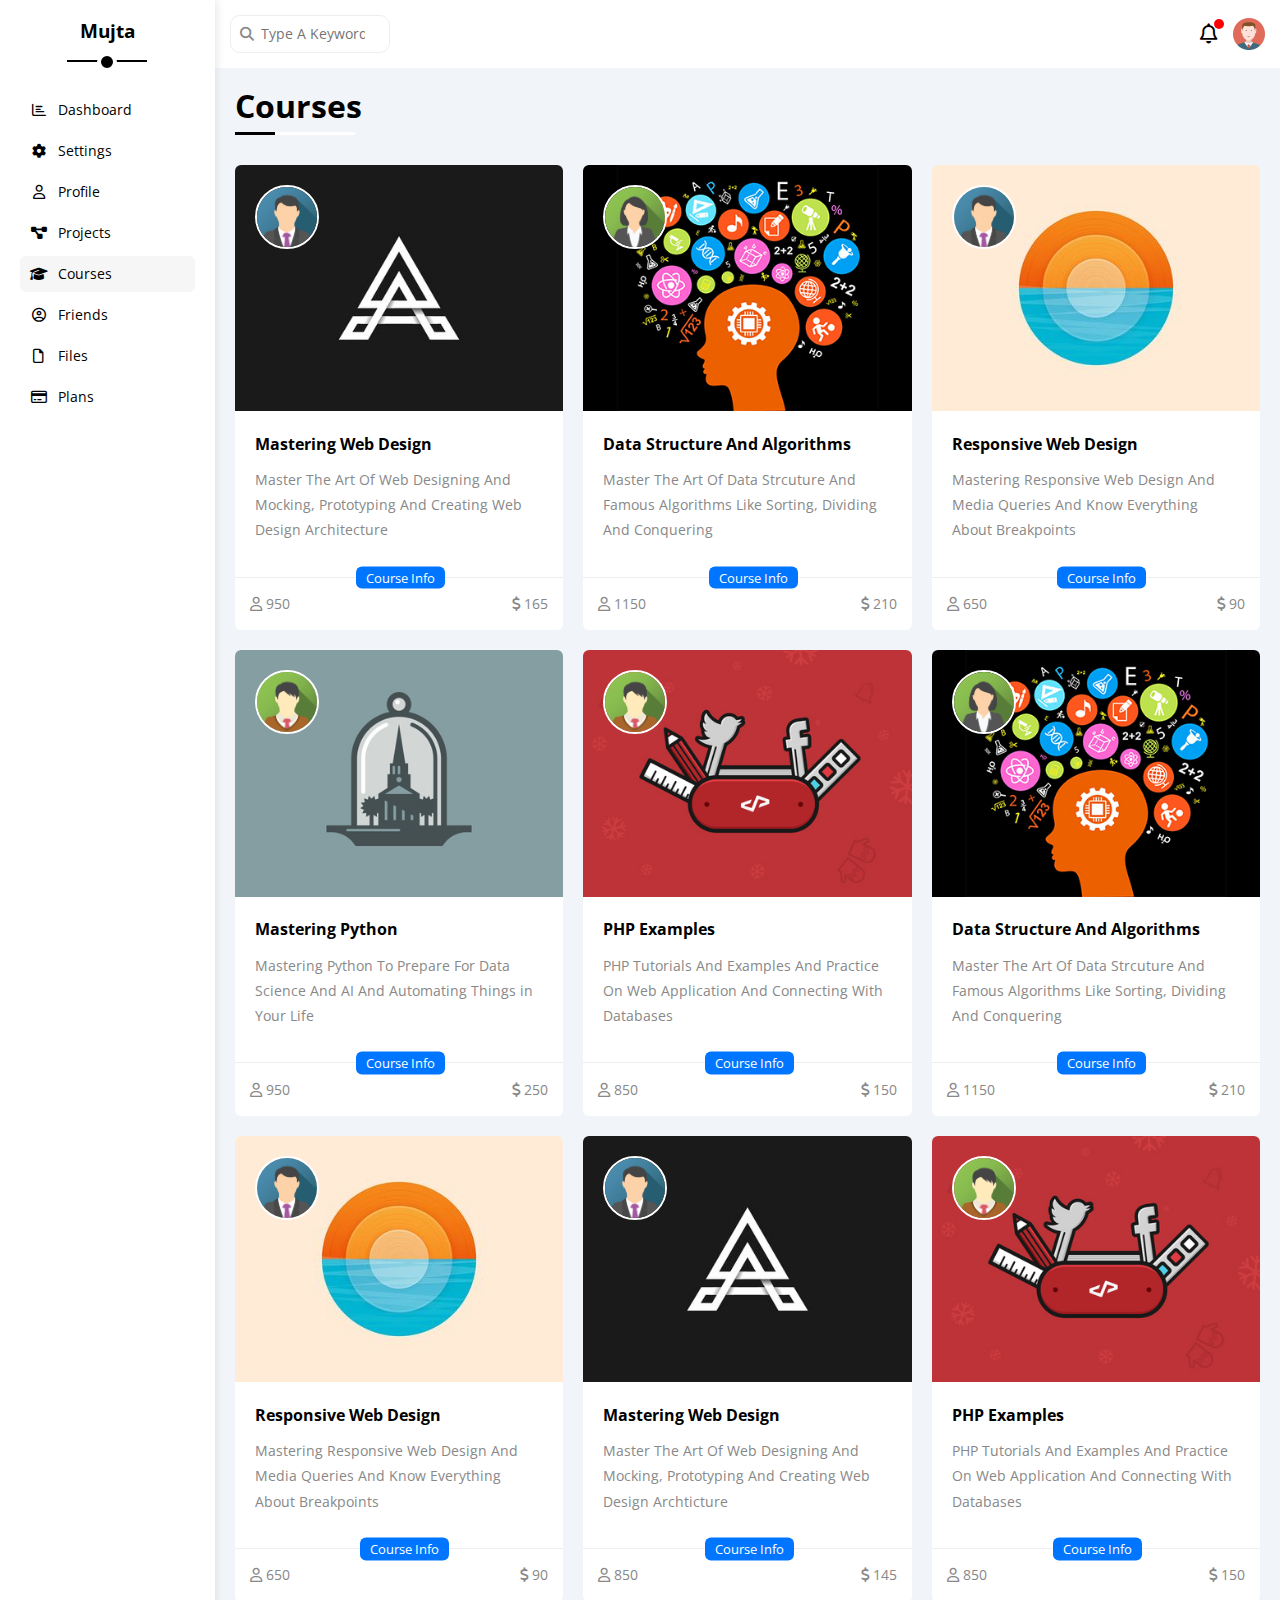
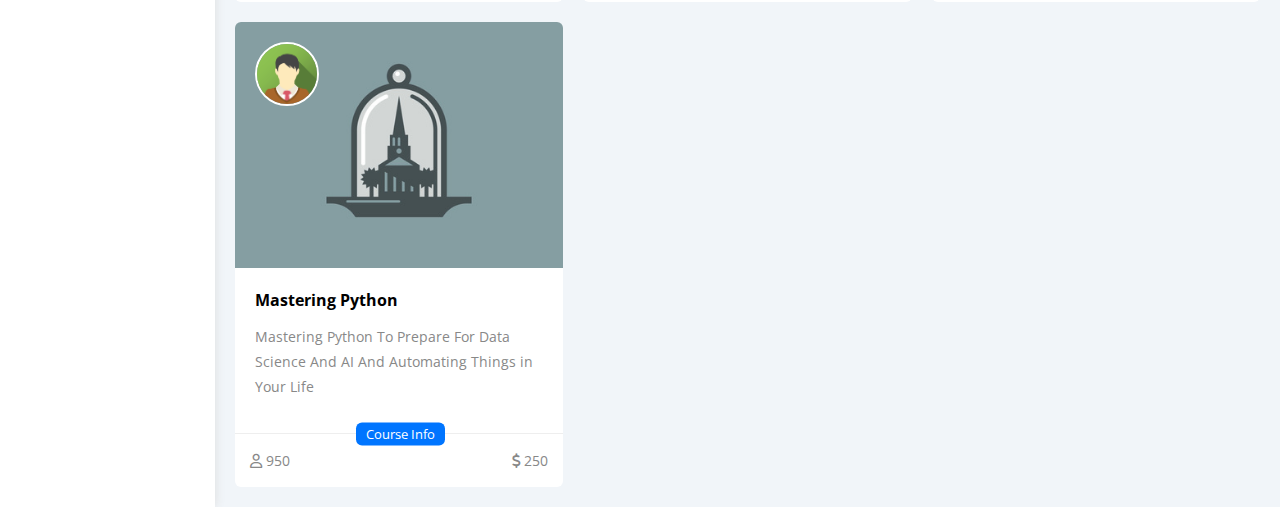
==== commit 56d4b0ff: "adding my name" ====
--- a/courses.html
+++ b/courses.html
@@ -27,52 +27,52 @@
   <div class="page d-flex">
     <!-- Start sidebar -->
     <div class="sidebar bg-white p-20 p-relative">
-      <h3 class="p-relative txt-c mt-0">Elzero</h3>
+      <h3 class="p-relative txt-c mt-0">Mujta</h3>
       <ul class="">
         <li>
-          <a class="d-flex align-center fs-14 c-black rad-6 p-10" href="/dashboard.html">
+          <a class="d-flex align-center fs-14 c-black rad-6 p-10" href="dashboard.html">
             <i class="fa-regular fa-chart-bar fa-fw"></i>
             <span class="hide-mobile">dashboard</span>
           </a>
         </li>
         <li>
-          <a class="d-flex align-center fs-14 c-black rad-6 p-10" href="/settings.html">
+          <a class="d-flex align-center fs-14 c-black rad-6 p-10" href="settings.html">
             <i class="fa-solid fa-gear fa-fw"></i>
             <span class="hide-mobile">settings</span>
           </a>
         </li>
         <li>
-          <a class="d-flex align-center fs-14 c-black rad-6 p-10" href="/profile.html">
+          <a class="d-flex align-center fs-14 c-black rad-6 p-10" href="profile.html">
             <i class="fa-regular fa-user fa-fw"></i>
             <span class="hide-mobile">profile</span>
           </a>
         </li>
         <li>
-          <a class="d-flex align-center fs-14 c-black rad-6 p-10" href="/projects.html">
+          <a class="d-flex align-center fs-14 c-black rad-6 p-10" href="projects.html">
             <i class="fa-solid fa-diagram-project fa-fw"></i></i>
             <span class="hide-mobile">projects</span>
           </a>
         </li>
         <li>
-          <a class="active d-flex align-center fs-14 c-black rad-6 p-10" href="/courses.html">
+          <a class="active d-flex align-center fs-14 c-black rad-6 p-10" href="courses.html">
             <i class="fa-solid fa-graduation-cap fa-fw"></i>
             <span class="hide-mobile">courses</span>
           </a>
         </li>
         <li>
-          <a class="d-flex align-center fs-14 c-black rad-6 p-10" href="/friends.html">
+          <a class="d-flex align-center fs-14 c-black rad-6 p-10" href="friends.html">
             <i class="fa-regular fa-circle-user fa-fw"></i>
             <span class="hide-mobile">friends</span>
           </a>
         </li>
         <li>
-          <a class="d-flex align-center fs-14 c-black rad-6 p-10" href="/files.html">
+          <a class="d-flex align-center fs-14 c-black rad-6 p-10" href="files.html">
             <i class="fa-regular fa-file fa-fw"></i>
             <span class="hide-mobile">files</span>
           </a>
         </li>
         <li>
-          <a class="d-flex align-center fs-14 c-black rad-6 p-10" href="/plans.html">
+          <a class="d-flex align-center fs-14 c-black rad-6 p-10" href="plans.html">
             <i class="fa-regular fa-credit-card fa-fw"></i>
             <span class="hide-mobile">plans</span>
           </a>
@@ -91,7 +91,7 @@
           <div class="bell p-relative">
             <i class="fa-regular fa-bell p-relative fa-lg"></i>
           </div>
-          <img src="/images/dashborder/head/avatar.png" alt="">
+          <img src="images/dashborder/head/avatar.png" alt="">
         </div>
       </div>
       <!-- End head  -->
@@ -102,8 +102,8 @@
       <div class="courses-content mr-20 ml-20 mb-20 d-flex gap-20 f-wrap">
         <div class="course bg-white rad-6 p-relative over-hidden">
           <div class="images">
-            <img src="/images/projects/team-01.png" alt="" class="avatar p-absolute">
-            <img src="/images/courses/course-01.jpg" alt="">
+            <img src="images/projects/team-01.png" alt="" class="avatar p-absolute">
+            <img src="images/courses/course-01.jpg" alt="">
           </div>
           <div class="text p-20">
             <h4 class="m-0">Mastering Web Design</h4>
@@ -124,8 +124,8 @@
         </div>
         <div class="course bg-white rad-6 p-relative over-hidden">
           <div class="images">
-            <img src="/images/projects/team-02.png" alt="" class="avatar p-absolute">
-            <img src="/images/courses/course-02.jpg" alt="">
+            <img src="images/projects/team-02.png" alt="" class="avatar p-absolute">
+            <img src="images/courses/course-02.jpg" alt="">
           </div>
           <div class="text p-20">
             <h4 class="m-0">Data Structure And Algorithms</h4>
@@ -146,8 +146,8 @@
         </div>
         <div class="course bg-white rad-6 p-relative over-hidden">
           <div class="images">
-            <img src="/images/projects/team-01.png" alt="" class="avatar p-absolute">
-            <img src="/images/courses/course-03.jpg" alt="">
+            <img src="images/projects/team-01.png" alt="" class="avatar p-absolute">
+            <img src="images/courses/course-03.jpg" alt="">
           </div>
           <div class="text p-20">
             <h4 class="m-0">Responsive Web Design</h4>
@@ -168,8 +168,8 @@
         </div>
         <div class="course bg-white rad-6 p-relative over-hidden">
           <div class="images">
-            <img src="/images/projects/team-03.png" alt="" class="avatar p-absolute">
-            <img src="/images/courses/course-04.jpg" alt="">
+            <img src="images/projects/team-03.png" alt="" class="avatar p-absolute">
+            <img src="images/courses/course-04.jpg" alt="">
           </div>
           <div class="text p-20">
             <h4 class="m-0">Mastering Python</h4>
@@ -190,8 +190,8 @@
         </div>
         <div class="course bg-white rad-6 p-relative over-hidden">
           <div class="images">
-            <img src="/images/projects/team-03.png" alt="" class="avatar p-absolute">
-            <img src="/images/courses/course-05.jpg" alt="">
+            <img src="images/projects/team-03.png" alt="" class="avatar p-absolute">
+            <img src="images/courses/course-05.jpg" alt="">
           </div>
           <div class="text p-20">
             <h4 class="m-0">PHP Examples</h4>
@@ -212,8 +212,8 @@
         </div>
         <div class="course bg-white rad-6 p-relative over-hidden">
           <div class="images">
-            <img src="/images/projects/team-02.png" alt="" class="avatar p-absolute">
-            <img src="/images/courses/course-02.jpg" alt="">
+            <img src="images/projects/team-02.png" alt="" class="avatar p-absolute">
+            <img src="images/courses/course-02.jpg" alt="">
           </div>
           <div class="text p-20">
             <h4 class="m-0">Data Structure And Algorithms</h4>
@@ -234,8 +234,8 @@
         </div>
         <div class="course bg-white rad-6 p-relative over-hidden">
           <div class="images">
-            <img src="/images/projects/team-01.png" alt="" class="avatar p-absolute">
-            <img src="/images/courses/course-03.jpg" alt="">
+            <img src="images/projects/team-01.png" alt="" class="avatar p-absolute">
+            <img src="images/courses/course-03.jpg" alt="">
           </div>
           <div class="text p-20">
             <h4 class="m-0">Responsive Web Design</h4>
@@ -256,8 +256,8 @@
         </div>
         <div class="course bg-white rad-6 p-relative over-hidden">
           <div class="images">
-            <img src="/images/projects/team-01.png" alt="" class="avatar p-absolute">
-            <img src="/images/courses/course-01.jpg" alt="">
+            <img src="images/projects/team-01.png" alt="" class="avatar p-absolute">
+            <img src="images/courses/course-01.jpg" alt="">
           </div>
           <div class="text p-20">
             <h4 class="m-0">Mastering Web Design</h4>
@@ -278,8 +278,8 @@
         </div>
         <div class="course bg-white rad-6 p-relative over-hidden">
           <div class="images">
-            <img src="/images/projects/team-03.png" alt="" class="avatar p-absolute">
-            <img src="/images/courses/course-05.jpg" alt="">
+            <img src="images/projects/team-03.png" alt="" class="avatar p-absolute">
+            <img src="images/courses/course-05.jpg" alt="">
           </div>
           <div class="text p-20">
             <h4 class="m-0">PHP Examples</h4>
@@ -300,8 +300,8 @@
         </div>
         <div class="course bg-white rad-6 p-relative over-hidden">
           <div class="images">
-            <img src="/images/projects/team-03.png" alt="" class="avatar p-absolute">
-            <img src="/images/courses/course-04.jpg" alt="">
+            <img src="images/projects/team-03.png" alt="" class="avatar p-absolute">
+            <img src="images/courses/course-04.jpg" alt="">
           </div>
           <div class="text p-20">
             <h4 class="m-0">Mastering Python</h4>
